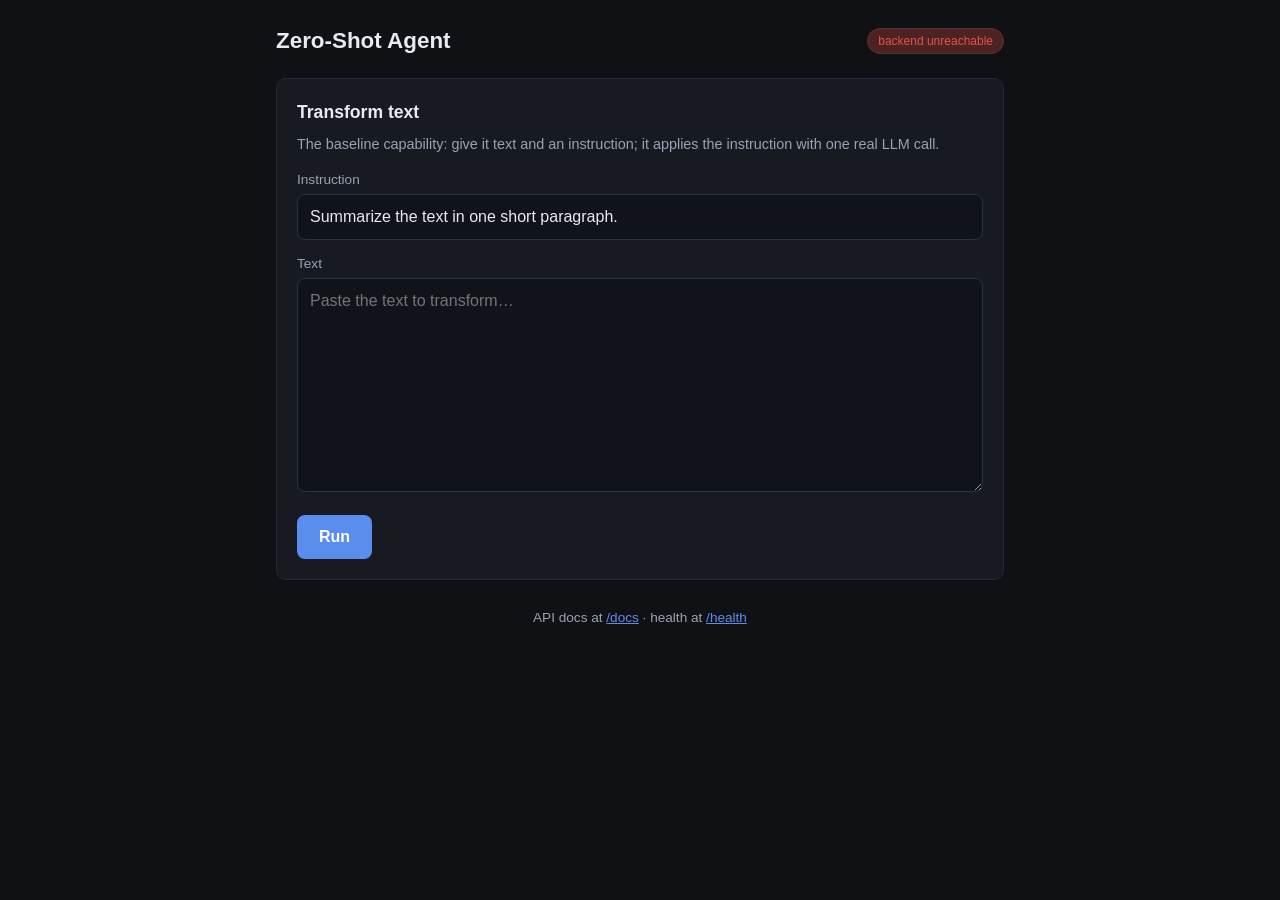
==== frontend/public/index.html @ 45382019 "chore: baseline scaffold" ====
<!doctype html>
<html lang="en">
<head>
  <meta charset="utf-8" />
  <meta name="viewport" content="width=device-width, initial-scale=1.0" />
  <title>Zero-Shot Agent — Transform</title>
  <link rel="stylesheet" href="styles.css" />
</head>
<body>
  <main class="shell">
    <header class="topbar">
      <h1>Zero-Shot Agent</h1>
      <span id="provider-badge" class="badge" title="Active LLM provider">…</span>
    </header>

    <!-- CAPABILITY SLOT — replace this form with your agent's UI -->
    <section class="card" id="transform-card">
      <h2>Transform text</h2>
      <p class="hint">The baseline capability: give it text and an instruction; it applies the
        instruction with one real LLM call.</p>

      <label for="instruction">Instruction</label>
      <input id="instruction" type="text"
             value="Summarize the text in one short paragraph." />

      <label for="text">Text</label>
      <textarea id="text" rows="8"
                placeholder="Paste the text to transform…"></textarea>

      <button id="run-btn">Run</button>

      <div id="status" class="status" hidden></div>
      <div id="error" class="error" hidden></div>

      <div id="result-wrap" hidden>
        <h3>Result</h3>
        <pre id="result"></pre>
        <p class="meta" id="result-meta"></p>
      </div>
    </section>

    <footer class="foot">
      <span>API docs at <a href="/docs">/docs</a> · health at <a href="/health">/health</a></span>
    </footer>
  </main>
  <script src="app.js"></script>
</body>
</html>
---- frontend/public/styles.css ----
/* Zero-build baseline styles — replace alongside the capability slot. */
:root {
  --bg: #0f1115;
  --card: #171a21;
  --text: #e8eaf0;
  --muted: #9aa3b2;
  --accent: #5b8def;
  --error: #e5534b;
  --ok: #3fb950;
  --radius: 10px;
  color-scheme: dark;
}
* { box-sizing: border-box; }
body {
  margin: 0;
  font-family: -apple-system, BlinkMacSystemFont, "Segoe UI", Roboto, sans-serif;
  background: var(--bg);
  color: var(--text);
  line-height: 1.5;
}
.shell { max-width: 760px; margin: 0 auto; padding: 24px 16px 48px; }
.topbar { display: flex; align-items: center; justify-content: space-between; }
.topbar h1 { font-size: 1.4rem; margin: 0; }
.badge {
  font-size: 0.75rem; padding: 3px 10px; border-radius: 999px;
  background: #22304d; color: var(--accent); border: 1px solid #2d3f63;
}
.badge.stub { background: #4d2222; color: var(--error); border-color: #633030; }
.card {
  background: var(--card); border-radius: var(--radius);
  padding: 20px; margin-top: 20px; border: 1px solid #232838;
}
.card h2 { margin-top: 0; font-size: 1.1rem; }
.hint { color: var(--muted); font-size: 0.9rem; margin-top: -6px; }
label { display: block; margin: 14px 0 4px; font-size: 0.85rem; color: var(--muted); }
input[type="text"], textarea {
  width: 100%; padding: 10px 12px; border-radius: 8px;
  border: 1px solid #2b3245; background: #10131a; color: var(--text);
  font: inherit; resize: vertical;
}
input:focus, textarea:focus { outline: 2px solid var(--accent); border-color: transparent; }
button {
  margin-top: 16px; padding: 10px 22px; border: 0; border-radius: 8px;
  background: var(--accent); color: #fff; font: inherit; font-weight: 600; cursor: pointer;
}
button:disabled { opacity: 0.55; cursor: wait; }
.status { margin-top: 14px; color: var(--muted); font-size: 0.9rem; }
.error {
  margin-top: 14px; padding: 10px 14px; border-radius: 8px;
  background: #2c1a19; border: 1px solid #5a2c29; color: var(--error); font-size: 0.9rem;
}
#result-wrap h3 { margin: 18px 0 6px; font-size: 0.95rem; }
pre#result {
  background: #10131a; border: 1px solid #2b3245; border-radius: 8px;
  padding: 14px; white-space: pre-wrap; word-wrap: break-word; margin: 0;
}
.meta { color: var(--muted); font-size: 0.78rem; }
.foot { margin-top: 28px; color: var(--muted); font-size: 0.85rem; text-align: center; }
.foot a { color: var(--accent); }
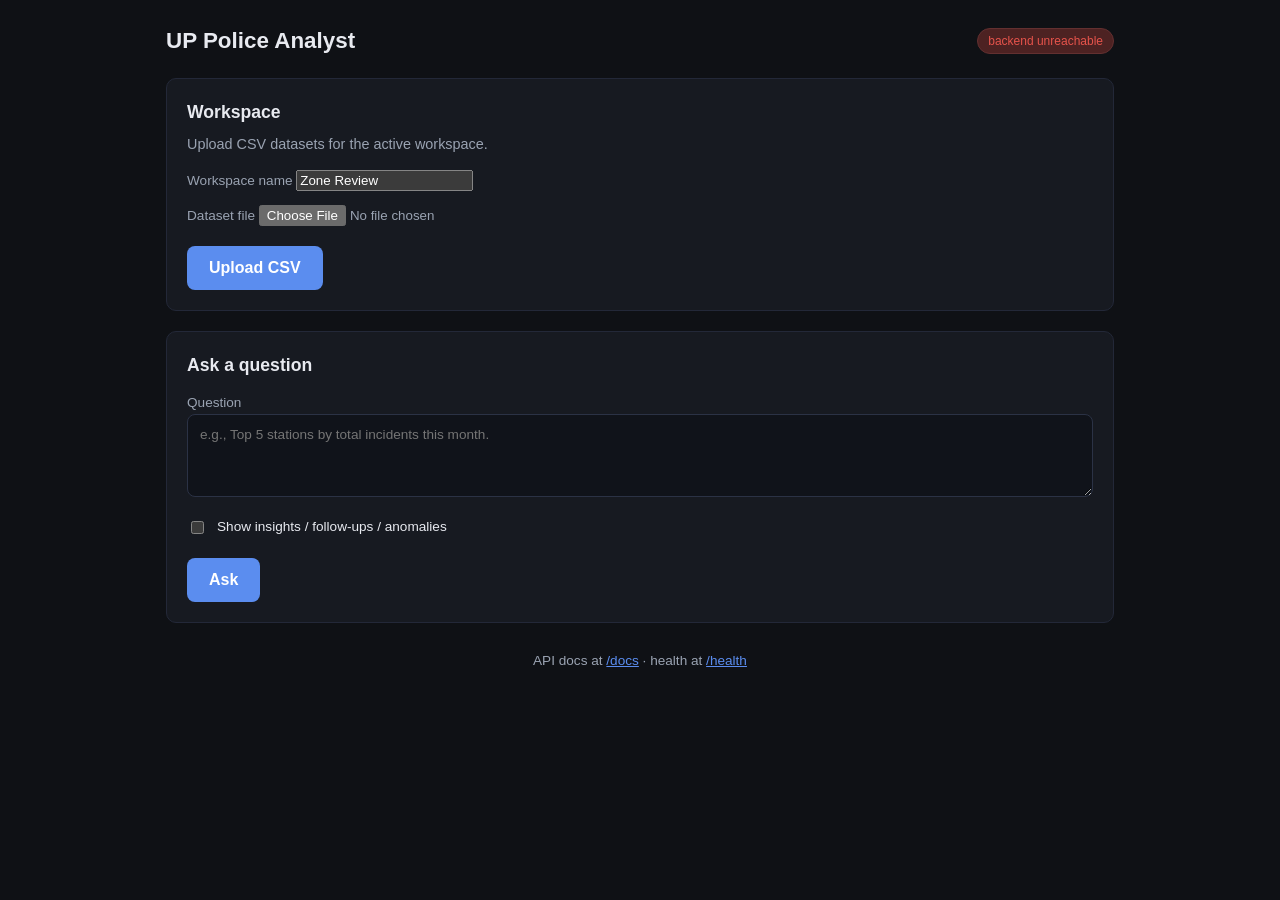
==== commit 0f901a67: "phase-1: implement analyst agent slice - nIM provider, graph, API, frontend, DB models" ====
--- a/frontend/public/index.html
+++ b/frontend/public/index.html
@@ -3,40 +3,84 @@
 <head>
   <meta charset="utf-8" />
   <meta name="viewport" content="width=device-width, initial-scale=1.0" />
-  <title>Zero-Shot Agent — Transform</title>
+  <title>UP Police Analyst</title>
   <link rel="stylesheet" href="styles.css" />
 </head>
 <body>
   <main class="shell">
     <header class="topbar">
-      <h1>Zero-Shot Agent</h1>
+      <h1>UP Police Analyst</h1>
       <span id="provider-badge" class="badge" title="Active LLM provider">…</span>
     </header>
 
-    <!-- CAPABILITY SLOT — replace this form with your agent's UI -->
-    <section class="card" id="transform-card">
-      <h2>Transform text</h2>
-      <p class="hint">The baseline capability: give it text and an instruction; it applies the
-        instruction with one real LLM call.</p>
+    <section class="card" id="upload-card">
+      <h2>Workspace</h2>
+      <p class="hint">Upload CSV datasets for the active workspace.</p>
+      <label>
+        Workspace name
+        <input id="workspace-name" value="Zone Review" />
+      </label>
+      <label>
+        Dataset file
+        <input id="dataset-file" type="file" accept=".csv" />
+      </label>
+      <button id="upload-btn">Upload CSV</button>
+      <div id="upload-status" class="status" hidden></div>
+      <div id="upload-error" class="error" hidden></div>
+    </section>
 
-      <label for="instruction">Instruction</label>
-      <input id="instruction" type="text"
-             value="Summarize the text in one short paragraph." />
+    <section class="card" id="ask-card">
+      <h2>Ask a question</h2>
+      <label>
+        Question
+        <textarea id="question" rows="3" placeholder="e.g., Top 5 stations by total incidents this month."></textarea>
+      </label>
+      <label class="toggle">
+        <input id="insights-toggle" type="checkbox" />
+        Show insights / follow-ups / anomalies
+      </label>
+      <button id="ask-btn">Ask</button>
+      <div id="ask-status" class="status" hidden></div>
+      <div id="ask-error" class="error" hidden></div>
+    </section>
 
-      <label for="text">Text</label>
-      <textarea id="text" rows="8"
-                placeholder="Paste the text to transform…"></textarea>
+    <section class="card" id="result-card" hidden>
+      <h2>Answer</h2>
+      <p id="answer-text"></p>
 
-      <button id="run-btn">Run</button>
+      <details class="details">
+        <summary>SQL suggestion</summary>
+        <pre id="sql-suggestion"></pre>
+      </details>
 
-      <div id="status" class="status" hidden></div>
-      <div id="error" class="error" hidden></div>
+      <details class="details">
+        <summary>Steps/trail</summary>
+        <pre id="steps-trail"></pre>
+      </details>
 
-      <div id="result-wrap" hidden>
-        <h3>Result</h3>
-        <pre id="result"></pre>
-        <p class="meta" id="result-meta"></p>
+      <details class="details">
+        <summary>Full trail</summary>
+        <pre id="full-trail"></pre>
+      </details>
+
+      <h3>Result table</h3>
+      <div class="table-wrap">
+        <table id="result-table">
+          <thead id="result-head"></thead>
+          <tbody id="result-body"></tbody>
+        </table>
       </div>
+
+      <h3>Chart</h3>
+      <div id="chart-area" class="chart-area">Chart rendering is deferred to a future phase.</div>
+
+      <h3>Follow-ups</h3>
+      <ul id="follow-ups"></ul>
+
+      <h3>Anomalies</h3>
+      <ul id="anomalies"></ul>
+
+      <button id="download-btn">Download report</button>
     </section>
 
     <footer class="foot">
--- a/frontend/public/styles.css
+++ b/frontend/public/styles.css
@@ -1,4 +1,4 @@
-/* Zero-build baseline styles — replace alongside the capability slot. */
+/* Analyst UI styles — Phase 1 build. */
 :root {
   --bg: #0f1115;
   --card: #171a21;
@@ -18,42 +18,98 @@
   color: var(--text);
   line-height: 1.5;
 }
-.shell { max-width: 760px; margin: 0 auto; padding: 24px 16px 48px; }
+.shell { max-width: 980px; margin: 0 auto; padding: 24px 16px 48px; }
 .topbar { display: flex; align-items: center; justify-content: space-between; }
 .topbar h1 { font-size: 1.4rem; margin: 0; }
 .badge {
-  font-size: 0.75rem; padding: 3px 10px; border-radius: 999px;
-  background: #22304d; color: var(--accent); border: 1px solid #2d3f63;
+  font-size: 0.75rem;
+  padding: 3px 10px;
+  border-radius: 999px;
+  background: #22304d;
+  color: var(--accent);
+  border: 1px solid #2d3f63;
 }
 .badge.stub { background: #4d2222; color: var(--error); border-color: #633030; }
 .card {
-  background: var(--card); border-radius: var(--radius);
-  padding: 20px; margin-top: 20px; border: 1px solid #232838;
+  background: var(--card);
+  border-radius: var(--radius);
+  padding: 20px;
+  margin-top: 20px;
+  border: 1px solid #232838;
 }
 .card h2 { margin-top: 0; font-size: 1.1rem; }
 .hint { color: var(--muted); font-size: 0.9rem; margin-top: -6px; }
 label { display: block; margin: 14px 0 4px; font-size: 0.85rem; color: var(--muted); }
-input[type="text"], textarea {
-  width: 100%; padding: 10px 12px; border-radius: 8px;
-  border: 1px solid #2b3245; background: #10131a; color: var(--text);
-  font: inherit; resize: vertical;
+input[type=\"text\"], textarea, select {
+  width: 100%;
+  padding: 10px 12px;
+  border-radius: 8px;
+  border: 1px solid #2b3245;
+  background: #10131a;
+  color: var(--text);
+  font: inherit;
+  resize: vertical;
 }
 input:focus, textarea:focus { outline: 2px solid var(--accent); border-color: transparent; }
 button {
-  margin-top: 16px; padding: 10px 22px; border: 0; border-radius: 8px;
-  background: var(--accent); color: #fff; font: inherit; font-weight: 600; cursor: pointer;
+  margin-top: 16px;
+  padding: 10px 22px;
+  border: 0;
+  border-radius: 8px;
+  background: var(--accent);
+  color: #fff;
+  font: inherit;
+  font-weight: 600;
+  cursor: pointer;
 }
 button:disabled { opacity: 0.55; cursor: wait; }
 .status { margin-top: 14px; color: var(--muted); font-size: 0.9rem; }
 .error {
-  margin-top: 14px; padding: 10px 14px; border-radius: 8px;
-  background: #2c1a19; border: 1px solid #5a2c29; color: var(--error); font-size: 0.9rem;
+  margin-top: 14px;
+  padding: 10px 14px;
+  border-radius: 8px;
+  background: #2c1a19;
+  border: 1px solid #5a2c29;
+  color: var(--error);
+  font-size: 0.9rem;
 }
-#result-wrap h3 { margin: 18px 0 6px; font-size: 0.95rem; }
-pre#result {
-  background: #10131a; border: 1px solid #2b3245; border-radius: 8px;
-  padding: 14px; white-space: pre-wrap; word-wrap: break-word; margin: 0;
+.details {
+  margin-top: 14px;
+  background: #10131a;
+  border: 1px solid #2b3245;
+  border-radius: 8px;
+  padding: 10px 14px;
 }
-.meta { color: var(--muted); font-size: 0.78rem; }
+.details summary { cursor: pointer; color: var(--muted); }
+.details pre {
+  margin-top: 10px;
+  white-space: pre-wrap;
+  word-wrap: break-word;
+}
+.table-wrap { overflow-x: auto; }
+table {
+  width: 100%;
+  border-collapse: collapse;
+  margin-top: 10px;
+  font-size: 0.92rem;
+}
+th, td {
+  text-align: left;
+  padding: 8px 10px;
+  border-bottom: 1px solid #232838;
+}
+th { color: var(--muted); }
+.chart-area {
+  margin-top: 10px;
+  padding: 14px;
+  border-radius: 8px;
+  background: #10131a;
+  border: 1px solid #2b3245;
+  color: var(--muted);
+}
+#result-card h3 { margin: 18px 0 6px; font-size: 0.95rem; }
+#follow-ups, #anomalies { padding-left: 18px; }
+.toggle { display: flex; align-items: center; gap: 10px; margin-top: 14px; color: var(--text); }
+.toggle input { width: auto; }
 .foot { margin-top: 28px; color: var(--muted); font-size: 0.85rem; text-align: center; }
 .foot a { color: var(--accent); }
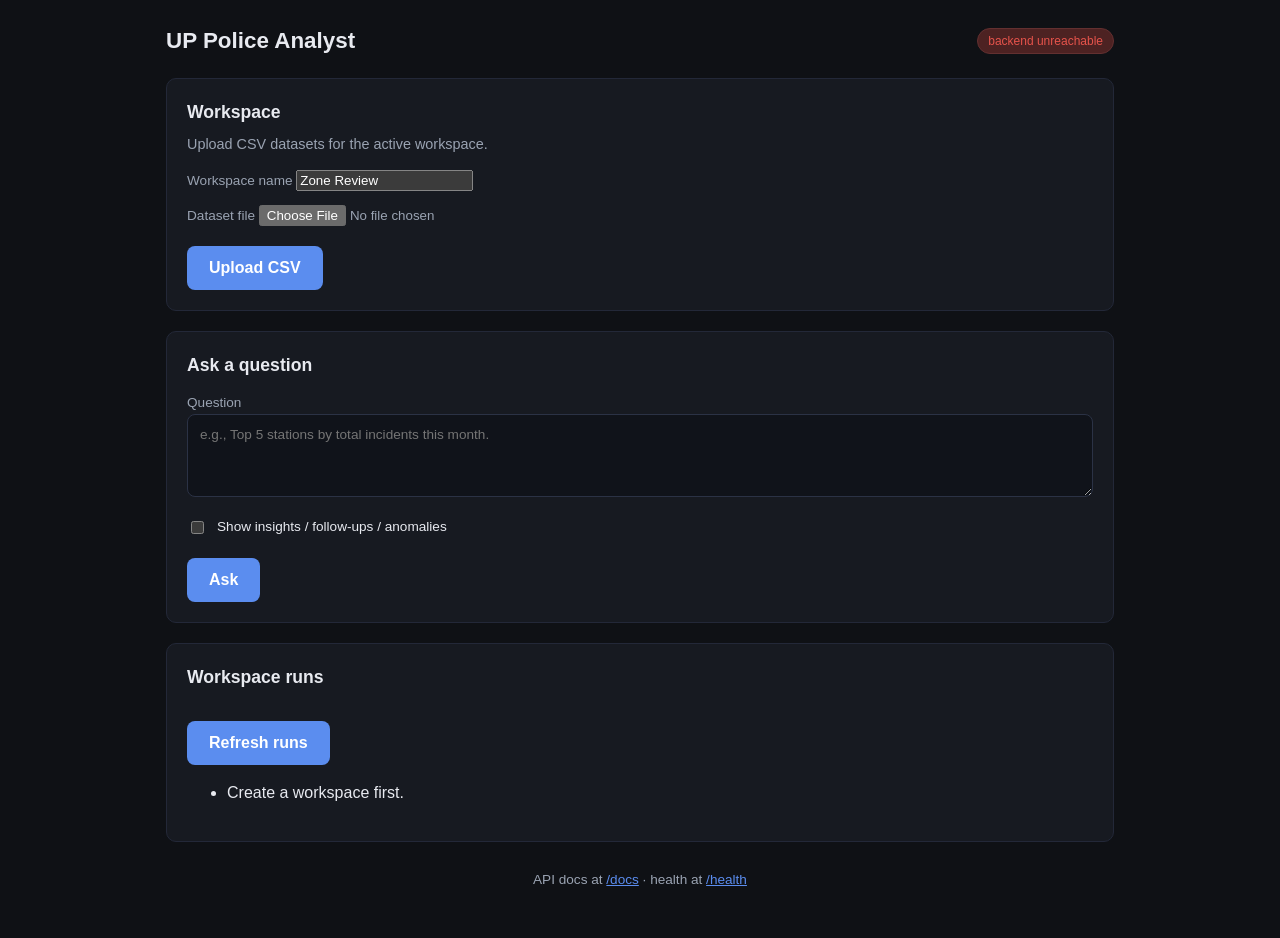
==== commit 5cbe2495: "fix: resolve upload 422 by separating workspaces router and frontend workflow" ====
--- a/frontend/public/index.html
+++ b/frontend/public/index.html
@@ -25,6 +25,7 @@
         <input id="dataset-file" type="file" accept=".csv" />
       </label>
       <button id="upload-btn">Upload CSV</button>
+      <div id="workspace-id" class="workspace-id" hidden></div>
       <div id="upload-status" class="status" hidden></div>
       <div id="upload-error" class="error" hidden></div>
     </section>
@@ -83,6 +84,12 @@
       <button id="download-btn">Download report</button>
     </section>
 
+    <section class="card">
+      <h2>Workspace runs</h2>
+      <button id="refresh-runs-btn">Refresh runs</button>
+      <ul id="run-list"></ul>
+    </section>
+
     <footer class="foot">
       <span>API docs at <a href="/docs">/docs</a> · health at <a href="/health">/health</a></span>
     </footer>
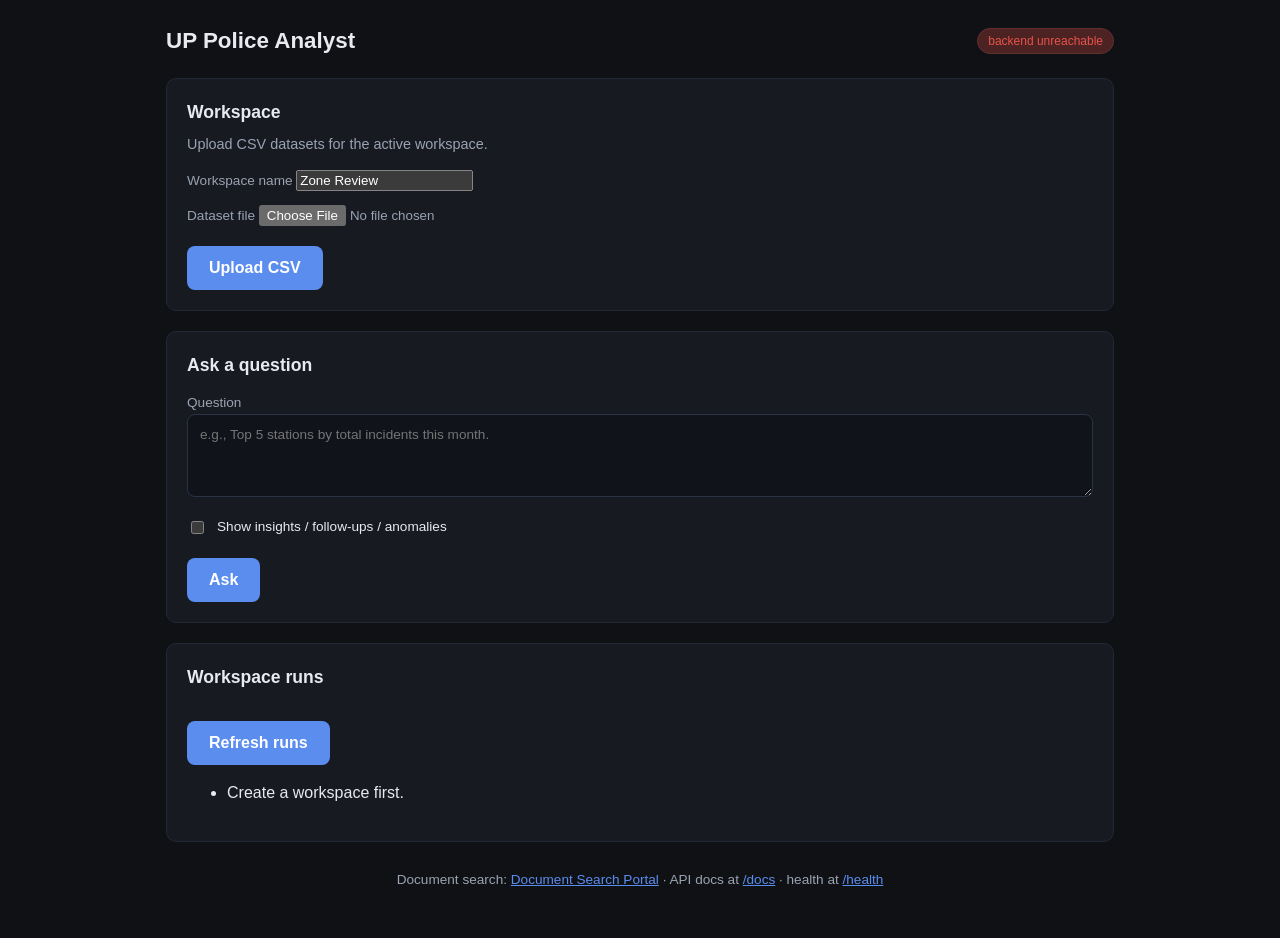
==== commit e70efcd7: "feat: add document-search link in analyst footer" ====
--- a/frontend/public/index.html
+++ b/frontend/public/index.html
@@ -4,7 +4,7 @@
   <meta charset="utf-8" />
   <meta name="viewport" content="width=device-width, initial-scale=1.0" />
   <title>UP Police Analyst</title>
-  <link rel="stylesheet" href="styles.css" />
+  <link rel="stylesheet" href="styles.css?v=2" />
 </head>
 <body>
   <main class="shell">
@@ -91,9 +91,12 @@
     </section>
 
     <footer class="foot">
-      <span>API docs at <a href="/docs">/docs</a> · health at <a href="/health">/health</a></span>
+      <span>
+        Document search: <a href="/document-search.html">Document Search Portal</a>
+        · API docs at <a href="/docs">/docs</a> · health at <a href="/health">/health</a>
+      </span>
     </footer>
   </main>
-  <script src="app.js"></script>
+  <script src="app.js?v=2"></script>
 </body>
 </html>
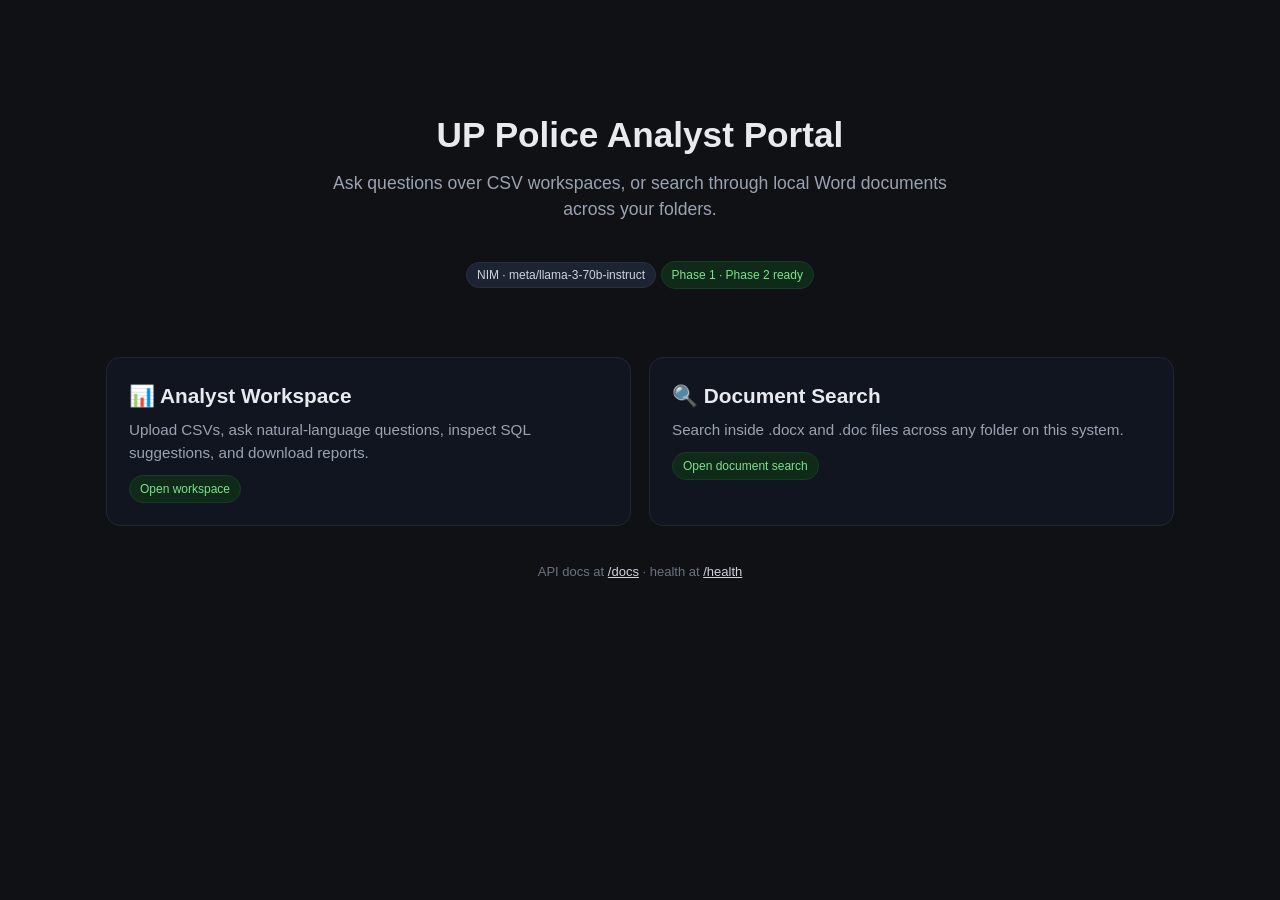
==== commit 6a60ff5e: "feat: add home portal for analyst and document search" ====
--- a/frontend/public/index.html
+++ b/frontend/public/index.html
@@ -3,100 +3,51 @@
 <head>
   <meta charset="utf-8" />
   <meta name="viewport" content="width=device-width, initial-scale=1.0" />
-  <title>UP Police Analyst</title>
-  <link rel="stylesheet" href="styles.css?v=2" />
+  <title>UP Police Analyst Portal</title>
+  <link rel="stylesheet" href="styles.css?v=3" />
+  <style>
+    .home-shell { max-width: 1100px; margin: 0 auto; padding: 32px 16px; }
+    .hero { text-align: center; padding: 48px 16px; }
+    .hero h1 { font-size: 2.2rem; margin-bottom: 8px; }
+    .hero p { color: #9aa3b2; font-size: 1.1rem; max-width: 640px; margin: 0 auto 28px; }
+    .cards { display: grid; grid-template-columns: repeat(auto-fit, minmax(260px, 1fr)); gap: 18px; }
+    .card { border: 1px solid #1f2737; border-radius: 14px; padding: 22px; background: #11151f; text-decoration: none; color: inherit; display: block; transition: transform .05s ease, border-color .15s ease; }
+    .card:hover { transform: translateY(-2px); border-color: #2f3a52; }
+    .card h3 { margin: 0 0 8px; font-size: 1.3rem; }
+    .card p { margin: 0; color: #9aa3b2; font-size: 0.95rem; }
+    .badge { display: inline-block; padding: 4px 10px; border-radius: 999px; background: #0f2a18; color: #7ee08a; font-size: 12px; border: 1px solid #143d22; margin-top: 10px; }
+    .status-pill { display: inline-block; padding: 3px 10px; border-radius: 999px; background: #1c2333; color: #cfd3dc; font-size: 12px; border: 1px solid #2a2f3a; margin-top: 10px; }
+    .footer { margin-top: 36px; color: #6b7280; font-size: 13px; text-align: center; }
+  </style>
 </head>
 <body>
-  <main class="shell">
-    <header class="topbar">
-      <h1>UP Police Analyst</h1>
-      <span id="provider-badge" class="badge" title="Active LLM provider">…</span>
-    </header>
-
-    <section class="card" id="upload-card">
-      <h2>Workspace</h2>
-      <p class="hint">Upload CSV datasets for the active workspace.</p>
-      <label>
-        Workspace name
-        <input id="workspace-name" value="Zone Review" />
-      </label>
-      <label>
-        Dataset file
-        <input id="dataset-file" type="file" accept=".csv" />
-      </label>
-      <button id="upload-btn">Upload CSV</button>
-      <div id="workspace-id" class="workspace-id" hidden></div>
-      <div id="upload-status" class="status" hidden></div>
-      <div id="upload-error" class="error" hidden></div>
+  <main class="home-shell">
+    <section class="hero">
+      <h1>UP Police Analyst Portal</h1>
+      <p>Ask questions over CSV workspaces, or search through local Word documents across your folders.</p>
+      <div>
+        <span class="status-pill">NIM · meta/llama-3-70b-instruct</span>
+        <span class="badge">Phase 1 · Phase 2 ready</span>
+      </div>
     </section>
 
-    <section class="card" id="ask-card">
-      <h2>Ask a question</h2>
-      <label>
-        Question
-        <textarea id="question" rows="3" placeholder="e.g., Top 5 stations by total incidents this month."></textarea>
-      </label>
-      <label class="toggle">
-        <input id="insights-toggle" type="checkbox" />
-        Show insights / follow-ups / anomalies
-      </label>
-      <button id="ask-btn">Ask</button>
-      <div id="ask-status" class="status" hidden></div>
-      <div id="ask-error" class="error" hidden></div>
+    <section class="cards">
+      <a class="card" href="/app/">
+        <h3>📊 Analyst Workspace</h3>
+        <p>Upload CSVs, ask natural-language questions, inspect SQL suggestions, and download reports.</p>
+        <span class="badge">Open workspace</span>
+      </a>
+
+      <a class="card" href="/document-search.html">
+        <h3>🔍 Document Search</h3>
+        <p>Search inside .docx and .doc files across any folder on this system.</p>
+        <span class="badge">Open document search</span>
+      </a>
     </section>
 
-    <section class="card" id="result-card" hidden>
-      <h2>Answer</h2>
-      <p id="answer-text"></p>
-
-      <details class="details">
-        <summary>SQL suggestion</summary>
-        <pre id="sql-suggestion"></pre>
-      </details>
-
-      <details class="details">
-        <summary>Steps/trail</summary>
-        <pre id="steps-trail"></pre>
-      </details>
-
-      <details class="details">
-        <summary>Full trail</summary>
-        <pre id="full-trail"></pre>
-      </details>
-
-      <h3>Result table</h3>
-      <div class="table-wrap">
-        <table id="result-table">
-          <thead id="result-head"></thead>
-          <tbody id="result-body"></tbody>
-        </table>
-      </div>
-
-      <h3>Chart</h3>
-      <div id="chart-area" class="chart-area">Chart rendering is deferred to a future phase.</div>
-
-      <h3>Follow-ups</h3>
-      <ul id="follow-ups"></ul>
-
-      <h3>Anomalies</h3>
-      <ul id="anomalies"></ul>
-
-      <button id="download-btn">Download report</button>
-    </section>
-
-    <section class="card">
-      <h2>Workspace runs</h2>
-      <button id="refresh-runs-btn">Refresh runs</button>
-      <ul id="run-list"></ul>
-    </section>
-
-    <footer class="foot">
-      <span>
-        Document search: <a href="/document-search.html">Document Search Portal</a>
-        · API docs at <a href="/docs">/docs</a> · health at <a href="/health">/health</a>
-      </span>
+    <footer class="footer">
+      API docs at <a href="/docs" style="color:#cfd3dc;">/docs</a> · health at <a href="/health" style="color:#cfd3dc;">/health</a>
     </footer>
   </main>
-  <script src="app.js?v=2"></script>
 </body>
 </html>
